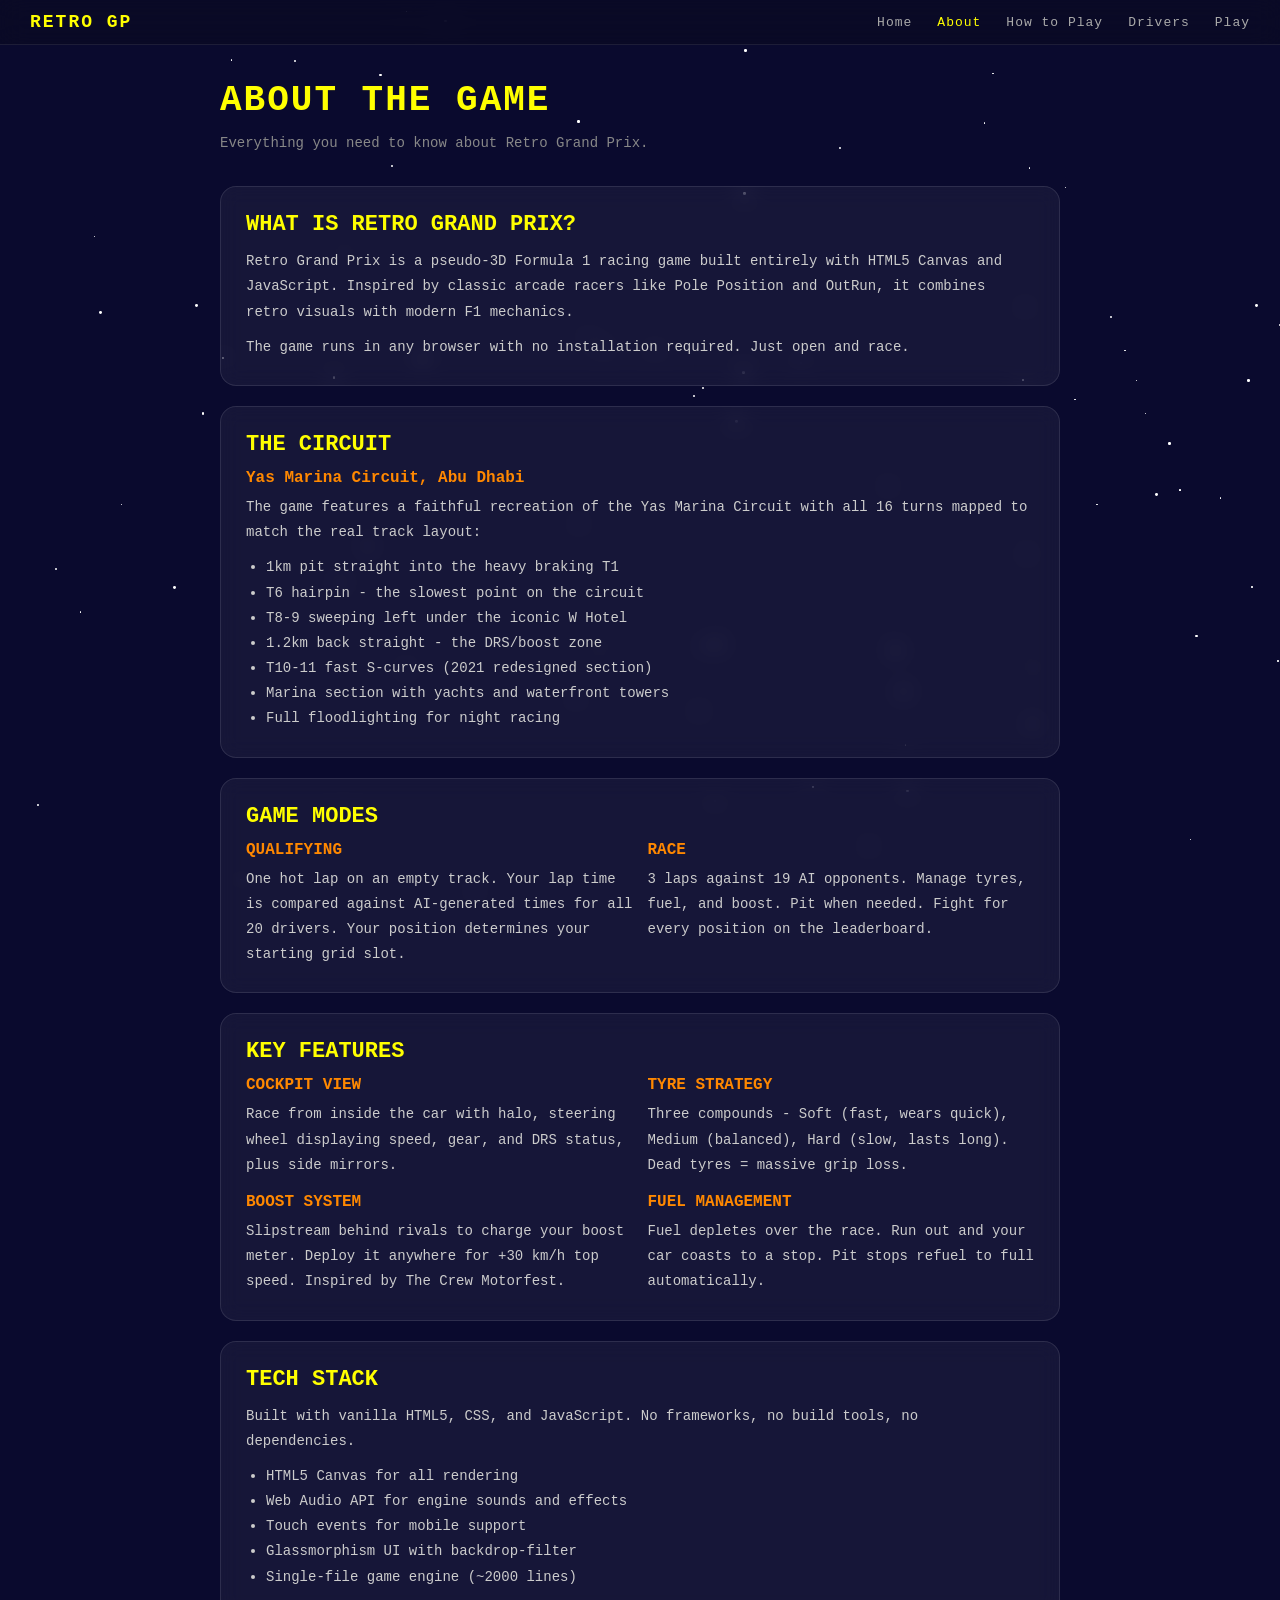
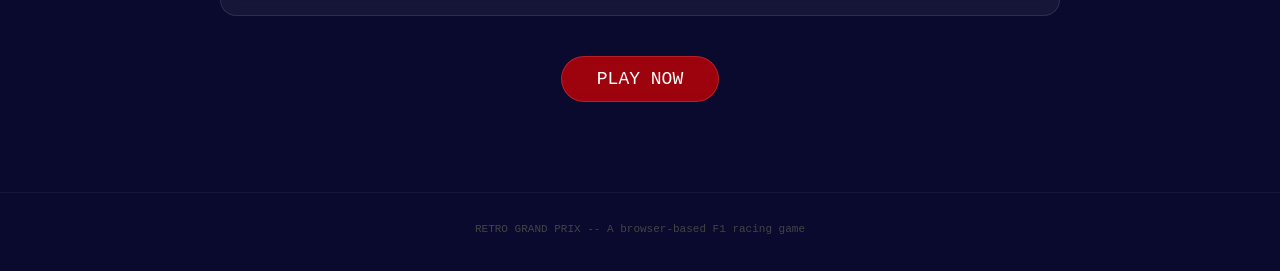
==== about.html @ 997e93c0 "Full website, boost system, minimap, glassmorphism, qualifying boost - Multi-page website: Home, Abo" ====
<!DOCTYPE html>
<html lang="en">
<head>
<meta charset="UTF-8">
<meta name="viewport" content="width=device-width, initial-scale=1.0">
<title>About - Retro Grand Prix</title>
<link rel="stylesheet" href="styles.css">
</head>
<body>
<div class="stars" id="stars"></div>
<nav>
  <a href="index.html" class="nav-logo">RETRO GP</a>
  <div class="nav-links">
    <a href="index.html">Home</a>
    <a href="about.html" class="active">About</a>
    <a href="howtoplay.html">How to Play</a>
    <a href="drivers.html">Drivers</a>
    <a href="game.html">Play</a>
  </div>
</nav>

<div class="page">
  <h1>ABOUT THE GAME</h1>
  <p style="color:#888; margin-bottom:30px;">Everything you need to know about Retro Grand Prix.</p>

  <div class="glass">
    <h2>WHAT IS RETRO GRAND PRIX?</h2>
    <p>Retro Grand Prix is a pseudo-3D Formula 1 racing game built entirely with HTML5 Canvas and JavaScript. Inspired by classic arcade racers like Pole Position and OutRun, it combines retro visuals with modern F1 mechanics.</p>
    <p style="margin-top:10px;">The game runs in any browser with no installation required. Just open and race.</p>
  </div>

  <div class="glass">
    <h2>THE CIRCUIT</h2>
    <h3>Yas Marina Circuit, Abu Dhabi</h3>
    <p>The game features a faithful recreation of the Yas Marina Circuit with all 16 turns mapped to match the real track layout:</p>
    <ul style="margin-top:10px;">
      <li>1km pit straight into the heavy braking T1</li>
      <li>T6 hairpin - the slowest point on the circuit</li>
      <li>T8-9 sweeping left under the iconic W Hotel</li>
      <li>1.2km back straight - the DRS/boost zone</li>
      <li>T10-11 fast S-curves (2021 redesigned section)</li>
      <li>Marina section with yachts and waterfront towers</li>
      <li>Full floodlighting for night racing</li>
    </ul>
  </div>

  <div class="glass">
    <h2>GAME MODES</h2>
    <div class="grid-2" style="margin-top:10px;">
      <div>
        <h3>QUALIFYING</h3>
        <p>One hot lap on an empty track. Your lap time is compared against AI-generated times for all 20 drivers. Your position determines your starting grid slot.</p>
      </div>
      <div>
        <h3>RACE</h3>
        <p>3 laps against 19 AI opponents. Manage tyres, fuel, and boost. Pit when needed. Fight for every position on the leaderboard.</p>
      </div>
    </div>
  </div>

  <div class="glass">
    <h2>KEY FEATURES</h2>
    <div class="grid-2" style="margin-top:10px;">
      <div>
        <h3>COCKPIT VIEW</h3>
        <p>Race from inside the car with halo, steering wheel displaying speed, gear, and DRS status, plus side mirrors.</p>
      </div>
      <div>
        <h3>TYRE STRATEGY</h3>
        <p>Three compounds - Soft (fast, wears quick), Medium (balanced), Hard (slow, lasts long). Dead tyres = massive grip loss.</p>
      </div>
      <div>
        <h3>BOOST SYSTEM</h3>
        <p>Slipstream behind rivals to charge your boost meter. Deploy it anywhere for +30 km/h top speed. Inspired by The Crew Motorfest.</p>
      </div>
      <div>
        <h3>FUEL MANAGEMENT</h3>
        <p>Fuel depletes over the race. Run out and your car coasts to a stop. Pit stops refuel to full automatically.</p>
      </div>
    </div>
  </div>

  <div class="glass">
    <h2>TECH STACK</h2>
    <p>Built with vanilla HTML5, CSS, and JavaScript. No frameworks, no build tools, no dependencies.</p>
    <ul style="margin-top:10px;">
      <li>HTML5 Canvas for all rendering</li>
      <li>Web Audio API for engine sounds and effects</li>
      <li>Touch events for mobile support</li>
      <li>Glassmorphism UI with backdrop-filter</li>
      <li>Single-file game engine (~2000 lines)</li>
    </ul>
  </div>

  <div style="text-align:center; margin-top:30px;">
    <a href="game.html" class="btn">PLAY NOW</a>
  </div>
</div>

<footer>RETRO GRAND PRIX -- A browser-based F1 racing game</footer>

<script>
const starsEl = document.getElementById('stars');
for (let i = 0; i < 80; i++) {
  const s = document.createElement('span');
  s.style.left = Math.random() * 100 + '%';
  s.style.top = Math.random() * 100 + '%';
  s.style.width = (Math.random() * 2 + 1) + 'px';
  s.style.height = s.style.width;
  s.style.animationDelay = Math.random() * 3 + 's';
  starsEl.appendChild(s);
}
</script>
</body>
</html>
---- styles.css ----
* { margin: 0; padding: 0; box-sizing: border-box; }
body {
  background: #0a0a2e;
  color: #fff;
  font-family: monospace;
  min-height: 100vh;
}

/* Nav */
nav {
  position: fixed;
  top: 0; left: 0; right: 0;
  z-index: 100;
  background: rgba(10,10,30,0.5);
  backdrop-filter: blur(12px);
  -webkit-backdrop-filter: blur(12px);
  border-bottom: 1px solid rgba(255,255,255,0.08);
  display: flex;
  justify-content: space-between;
  align-items: center;
  padding: 12px 30px;
}
nav .nav-logo {
  font-size: 18px;
  font-weight: bold;
  color: #ff0;
  text-decoration: none;
  letter-spacing: 2px;
}
nav .nav-links {
  display: flex;
  gap: 25px;
  list-style: none;
}
nav .nav-links a {
  color: #aaa;
  text-decoration: none;
  font-size: 13px;
  letter-spacing: 1px;
  transition: color 0.2s;
}
nav .nav-links a:hover { color: #ff0; }
nav .nav-links a.active { color: #ff0; }

/* Page container */
.page {
  padding: 80px 30px 50px;
  max-width: 900px;
  margin: 0 auto;
}

/* Glass card */
.glass {
  background: rgba(255,255,255,0.05);
  backdrop-filter: blur(10px);
  -webkit-backdrop-filter: blur(10px);
  border: 1px solid rgba(255,255,255,0.1);
  border-radius: 16px;
  padding: 25px;
  margin-bottom: 20px;
}

/* Section headers */
h1 {
  font-size: 36px;
  color: #ff0;
  margin-bottom: 10px;
  letter-spacing: 2px;
}
h2 {
  font-size: 22px;
  color: #ff0;
  margin-bottom: 12px;
}
h3 {
  font-size: 16px;
  color: #f80;
  margin-bottom: 8px;
}
p, li {
  color: #ccc;
  font-size: 14px;
  line-height: 1.8;
}
ul { padding-left: 20px; }

/* Pill button */
.btn {
  display: inline-block;
  background: rgba(220,0,0,0.7);
  backdrop-filter: blur(6px);
  -webkit-backdrop-filter: blur(6px);
  color: #fff;
  border: 1px solid rgba(255,100,100,0.3);
  padding: 12px 35px;
  border-radius: 999px;
  font-size: 18px;
  font-family: monospace;
  cursor: pointer;
  text-decoration: none;
  transition: all 0.2s;
  margin-top: 10px;
}
.btn:hover { background: rgba(240,30,30,0.8); box-shadow: 0 0 20px rgba(255,0,0,0.3); }

/* Team/driver cards grid */
.grid-2 {
  display: grid;
  grid-template-columns: 1fr 1fr;
  gap: 15px;
}
@media (max-width: 600px) {
  .grid-2 { grid-template-columns: 1fr; }
  nav .nav-links { gap: 12px; }
  nav .nav-links a { font-size: 11px; }
}

/* Color dot */
.color-dot {
  display: inline-block;
  width: 12px;
  height: 12px;
  border-radius: 50%;
  vertical-align: middle;
  margin-right: 8px;
}

/* Stat bar */
.stat-bar-bg {
  display: inline-block;
  width: 100px;
  height: 8px;
  background: #222;
  border-radius: 4px;
  vertical-align: middle;
  margin-left: 6px;
}
.stat-bar-fill {
  display: block;
  height: 100%;
  border-radius: 4px;
  max-width: 100%;
}

/* Key badge */
.key {
  display: inline-block;
  background: rgba(255,255,255,0.1);
  border: 1px solid rgba(255,255,255,0.2);
  border-radius: 5px;
  padding: 2px 8px;
  font-size: 12px;
  color: #ff0;
  margin: 0 2px;
}

/* Hero section */
.hero {
  text-align: center;
  padding: 60px 0 30px;
}
.hero .sub {
  color: #0f0;
  margin-bottom: 15px;
  letter-spacing: 3px;
  font-size: 14px;
}

/* Footer */
footer {
  text-align: center;
  padding: 30px;
  color: #444;
  font-size: 11px;
  border-top: 1px solid rgba(255,255,255,0.05);
  margin-top: 40px;
}

/* Starfield background */
.stars {
  position: fixed;
  top: 0; left: 0; right: 0; bottom: 0;
  z-index: -1;
  overflow: hidden;
}
.stars span {
  position: absolute;
  width: 2px;
  height: 2px;
  background: #fff;
  border-radius: 50%;
  animation: twinkle 3s infinite alternate;
}
@keyframes twinkle {
  0% { opacity: 0.3; }
  100% { opacity: 1; }
}
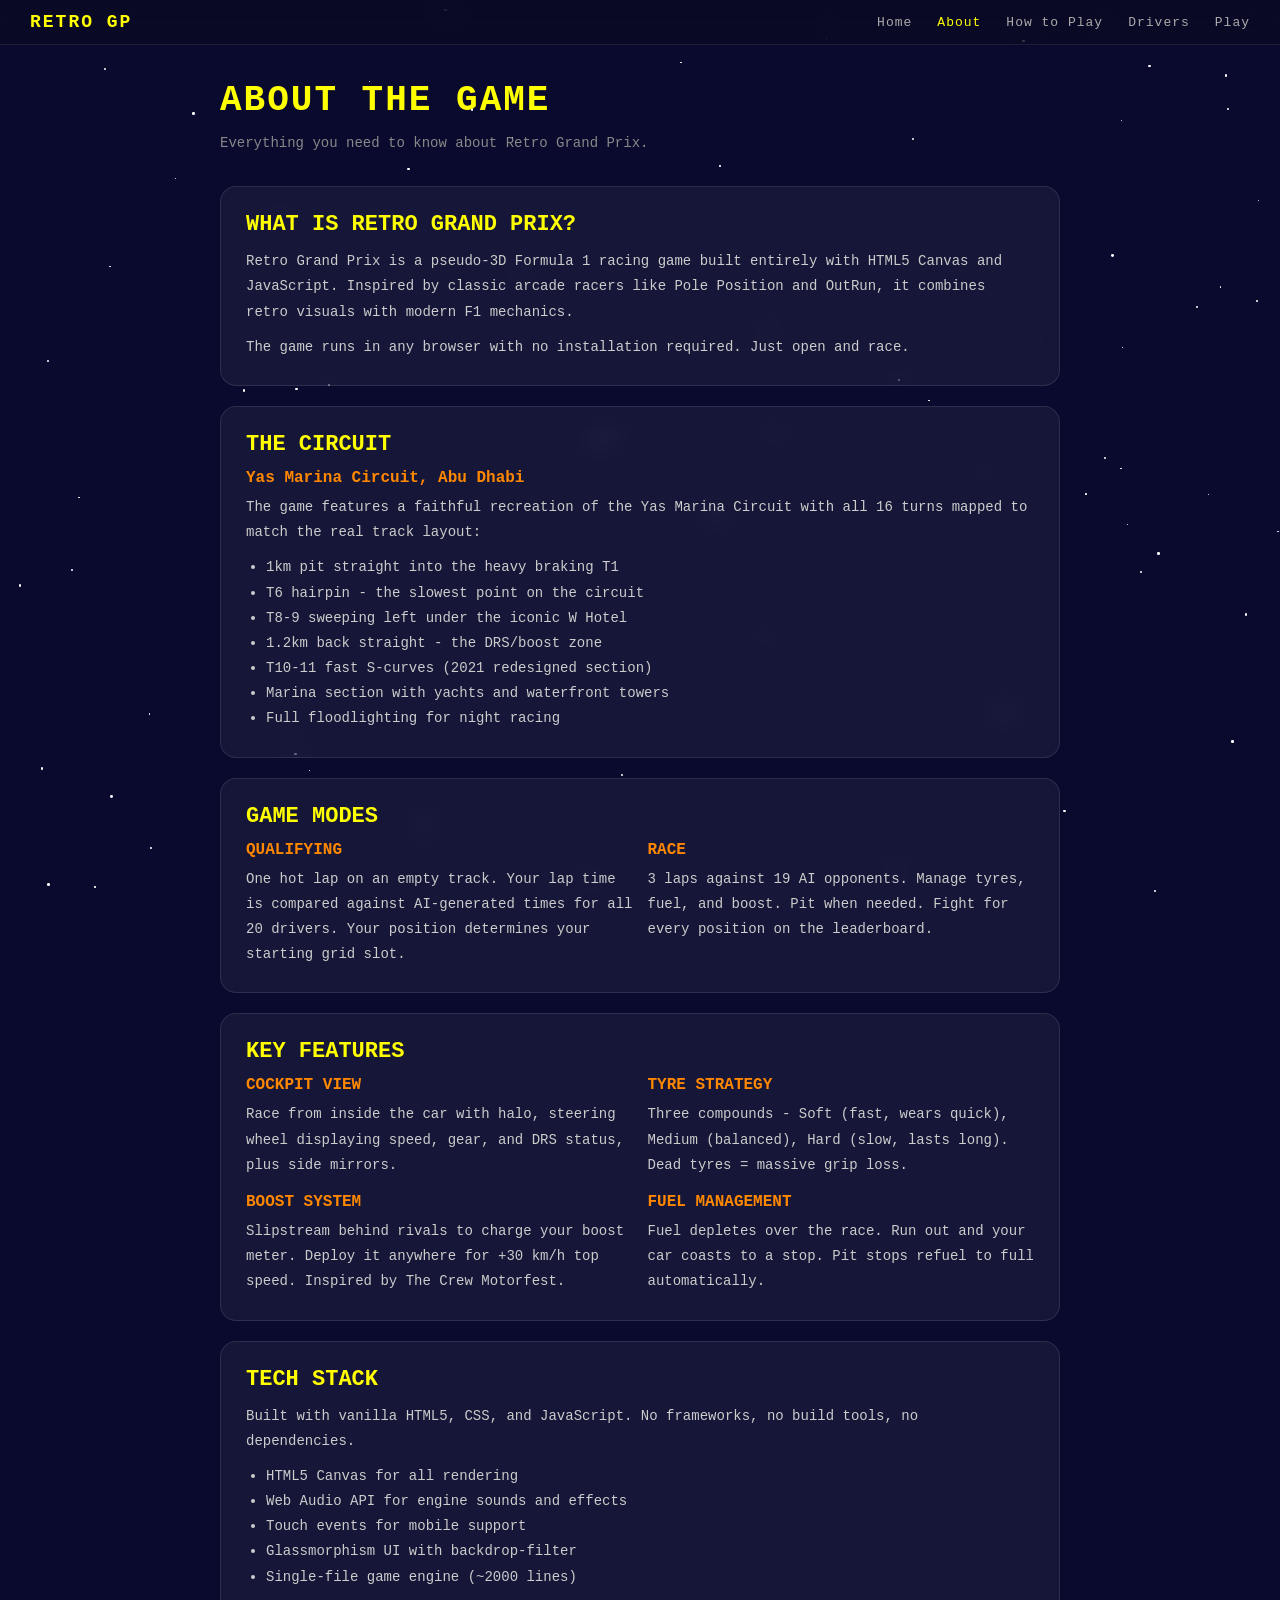
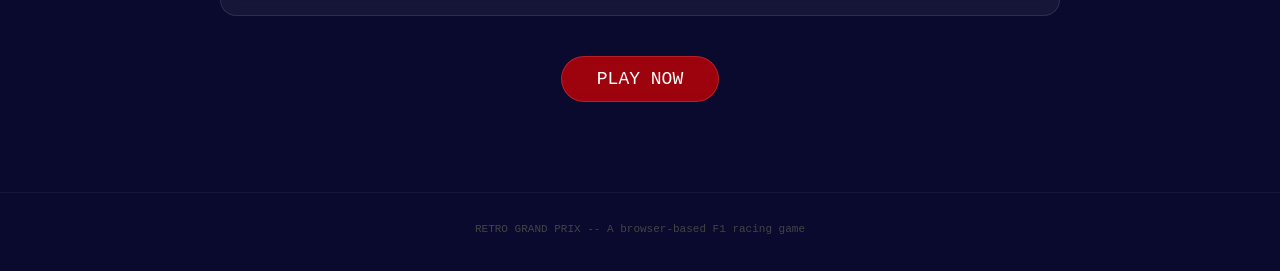
==== commit ac9f86d4: "Mobile responsive, favicon, glassmorphism, boost, minimap fixes - Mobile responsive layout for all s" ====
--- a/about.html
+++ b/about.html
@@ -4,6 +4,7 @@
 <meta charset="UTF-8">
 <meta name="viewport" content="width=device-width, initial-scale=1.0">
 <title>About - Retro Grand Prix</title>
+<link rel="icon" href="data:image/svg+xml,<svg xmlns='http://www.w3.org/2000/svg' viewBox='0 0 32 32'><rect width='32' height='32' rx='6' fill='%230a0a2e'/><path d='M6,20 L8,14 L12,12 L20,12 L24,14 L26,20 Z' fill='%23e00'/><ellipse cx='16' cy='13' rx='3' ry='2' fill='%23111'/><circle cx='16' cy='12.5' r='1.5' fill='%23ff0'/><rect x='4' y='18' width='3' height='5' rx='1' fill='%23111'/><rect x='25' y='18' width='3' height='5' rx='1' fill='%23111'/><rect x='5' y='10' width='22' height='2' rx='1' fill='%23e00'/></svg>">
 <link rel="stylesheet" href="styles.css">
 </head>
 <body>
